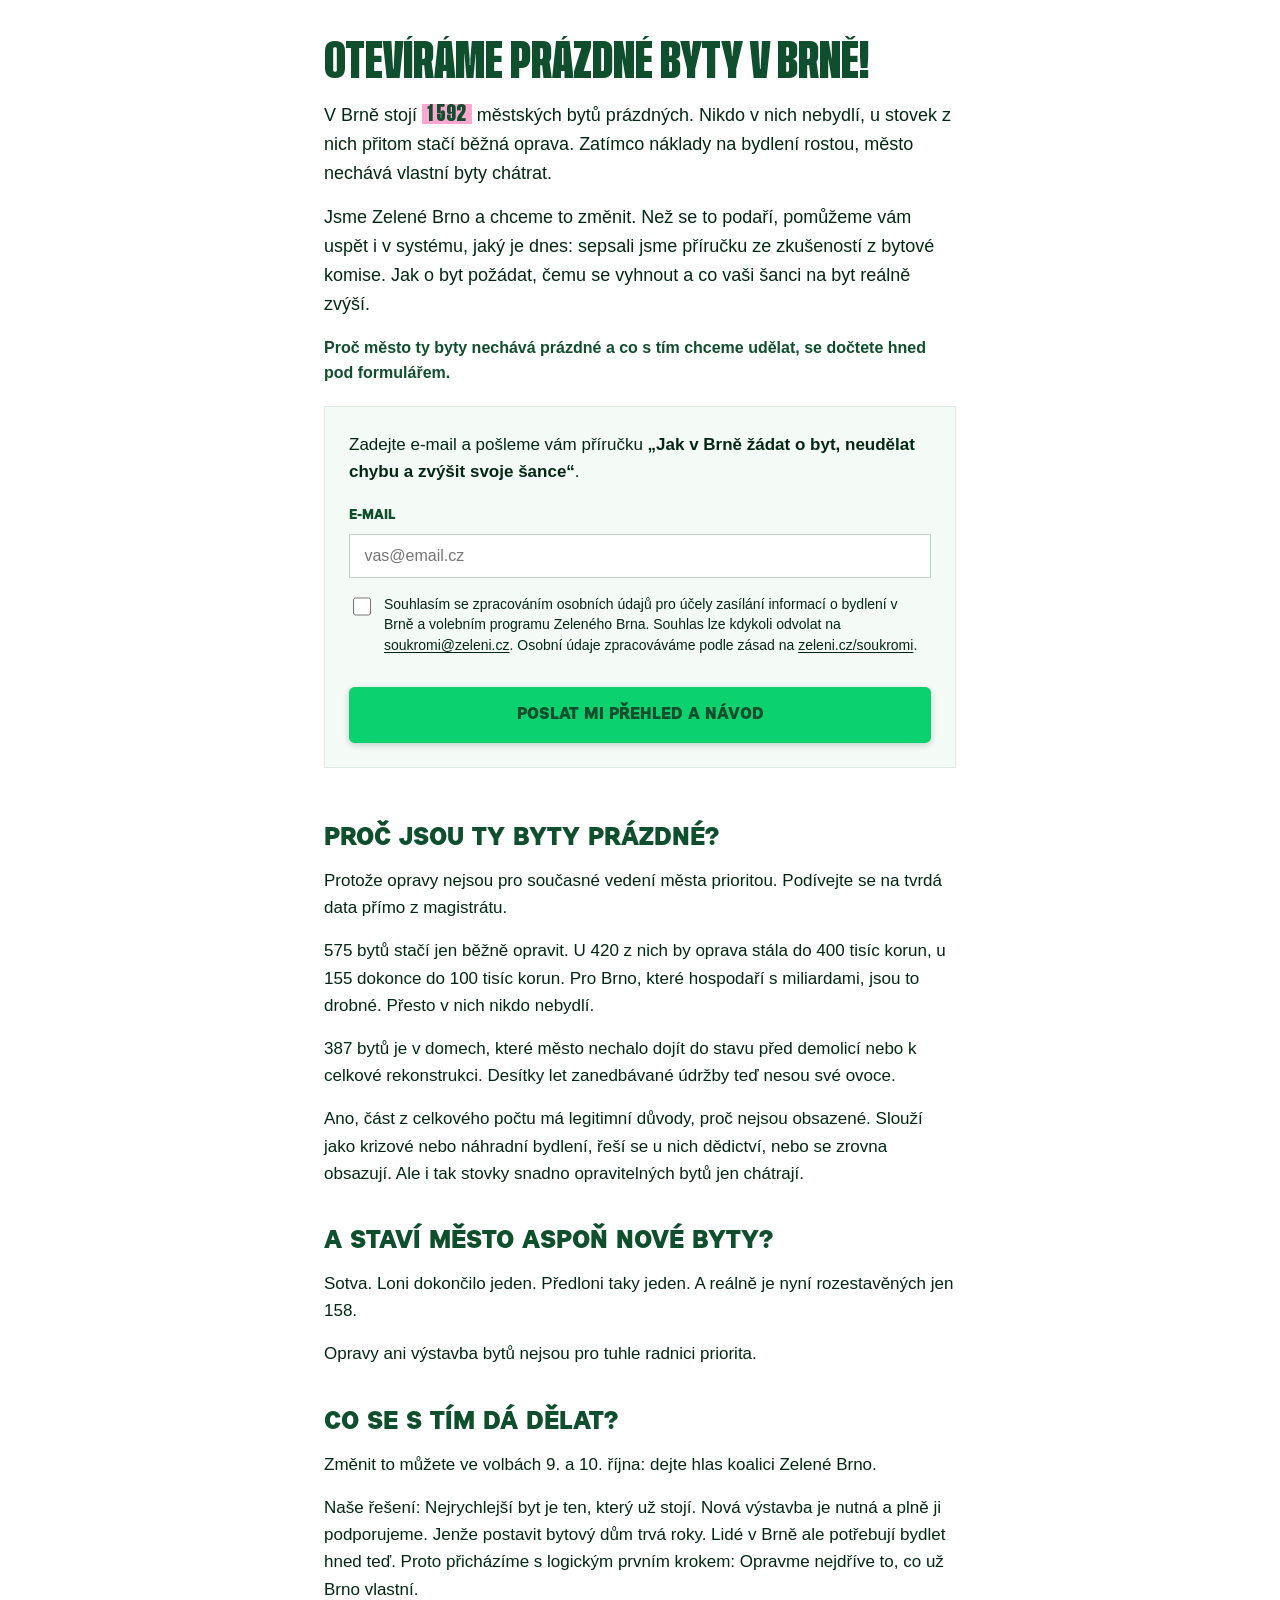
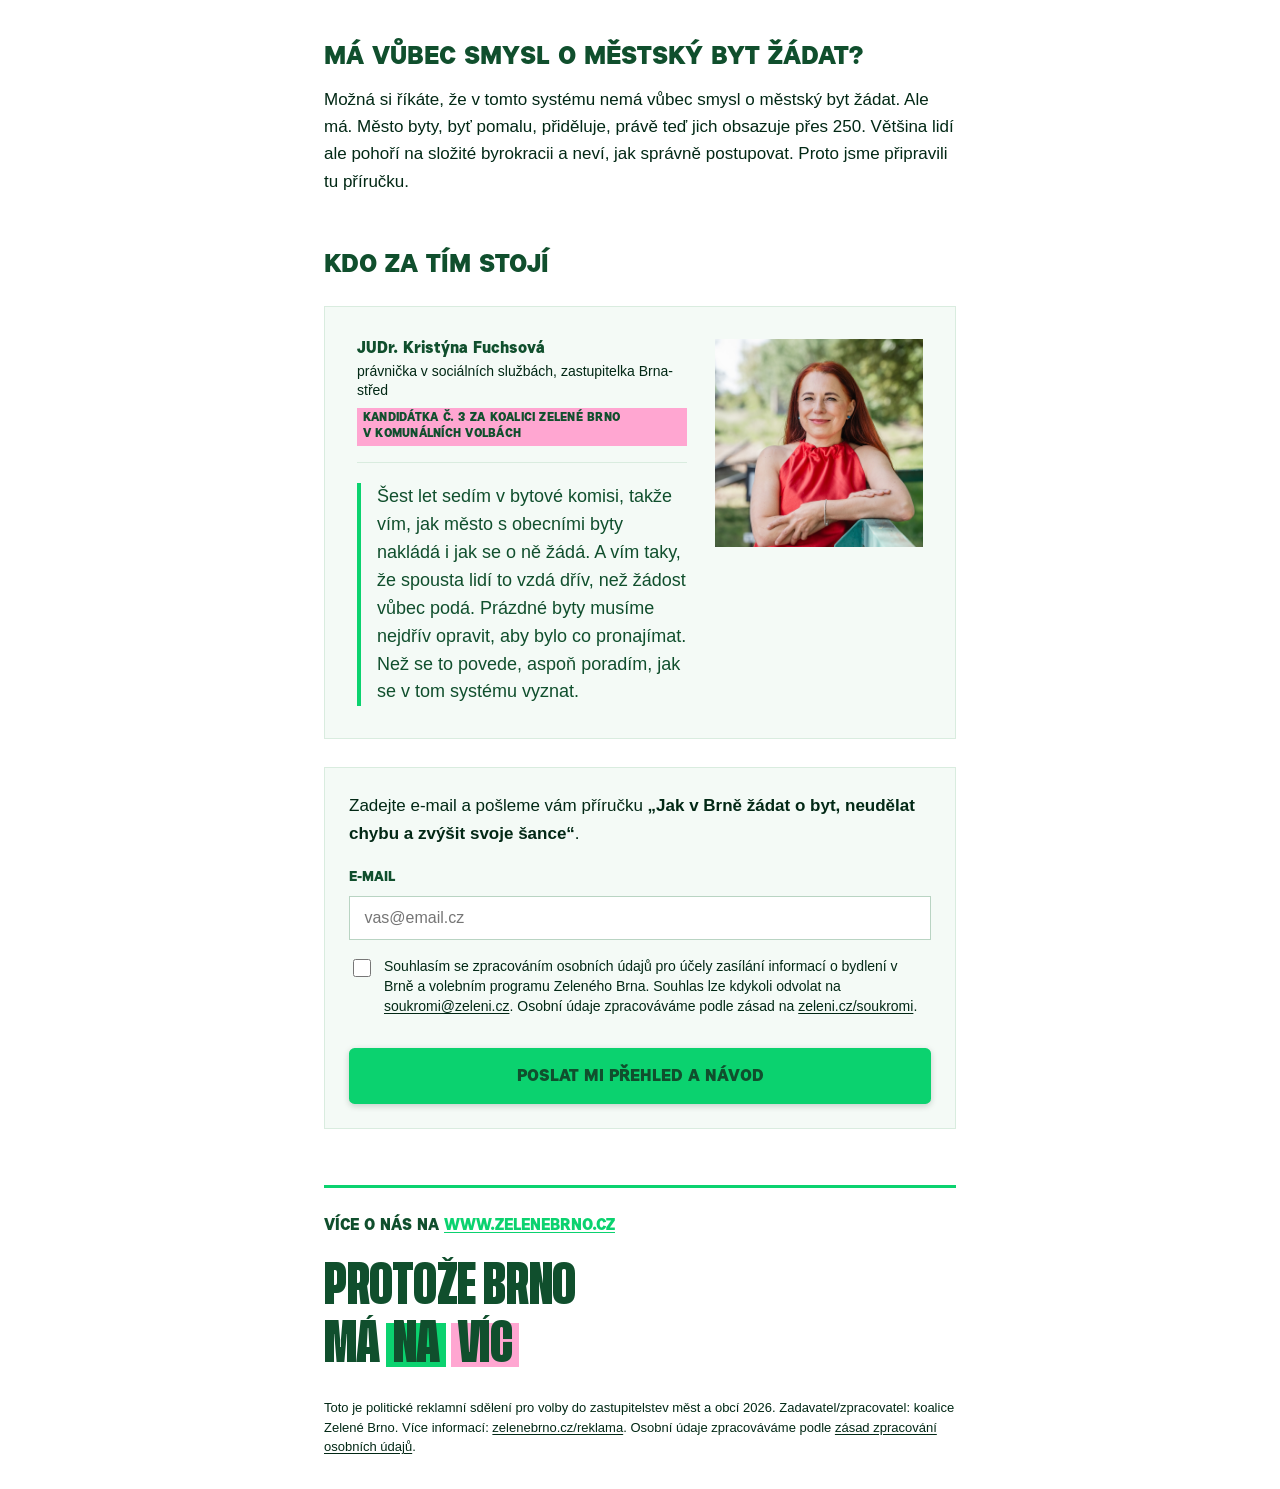
==== index.html @ 797d7966 "Nahradit odrážky ve formuláři názvem příručky První odrážka slibovala přehled volných bytů po městsk" ====
<!doctype html>
<html lang="cs">
<head>
<meta charset="utf-8">
<meta name="viewport" content="width=device-width, initial-scale=1">
<title>Otevíráme prázdné byty v Brně</title>
<meta name="description" content="V Brně stojí 1 592 prázdných městských bytů, ve kterých nikdo nebydlí. Zjistěte proč – a jak požádat o městský byt.">
<link rel="canonical" href="https://www.prazdnebytybrno.cz/">
<meta name="theme-color" content="#0bd26f">

<!-- Open Graph / náhled při sdílení (WhatsApp, Messenger…) -->
<meta property="og:type" content="website">
<meta property="og:locale" content="cs_CZ">
<meta property="og:site_name" content="Zelené Brno">
<meta property="og:url" content="https://www.prazdnebytybrno.cz/">
<meta property="og:title" content="Otevíráme prázdné byty v Brně">
<meta property="og:description" content="V Brně stojí 1 592 prázdných městských bytů, ve kterých nikdo nebydlí. Zjistěte proč – a jak požádat o městský byt.">
<meta property="og:image" content="https://www.prazdnebytybrno.cz/images/og-image.png">
<meta property="og:image:width" content="1200">
<meta property="og:image:height" content="630">
<meta property="og:image:alt" content="Brno má 1 592 prázdných městských bytů. Proč? Dozvíte se na prazdnebytybrno.cz">
<meta name="twitter:card" content="summary_large_image">

<!-- Favicon: motiv klíče, viz zadání sekce 6 -->
<link rel="icon" type="image/svg+xml" href="favicon.svg">
<link rel="icon" type="image/png" sizes="32x32" href="favicon-32.png">
<link rel="apple-touch-icon" sizes="180x180" href="apple-touch-icon.png">

<link rel="preload" href="fonts/TuskerGrotesk-5700Bold.woff2" as="font" type="font/woff2" crossorigin>
<link rel="stylesheet" href="css/style.css?v=2">

<script>
/* Výběr varianty podle utm_source. Musí běžet synchronně v <head>, ještě než
   se vykreslí <body>, jinak by na zlomek sekundy problikla výchozí varianta
   všem (viz zadání sekce 6, "Pravidla výběru varianty"). */
(function () {
  var ALLOWED = ["klic", "plakat", "mhd", "letak", "ig", "fb", "manychat", "share"];
  var value = "default";
  try {
    var raw = new URLSearchParams(window.location.search).get("utm_source") || "";
    var normalized = raw.toLowerCase().trim();
    if (ALLOWED.indexOf(normalized) !== -1) {
      value = normalized;
    }
  } catch (e) {
    /* poškozený query string apod. -> zůstává default */
  }
  document.documentElement.classList.add("variant-" + value);
  window.__pbb = { variant: value };
})();
</script>
</head>
<body>
<noscript>
  <div class="wrap" style="padding-top:2rem">
    <h1>Otevíráme prázdné byty v Brně!</h1>
    <p>V Brně stojí 1 592 městských bytů prázdných. Nikdo v nich nebydlí, u stovek z nich přitom stačí běžná oprava. Zatímco náklady na bydlení rostou, město nechává vlastní byty chátrat.</p>
    <p>Tahle stránka potřebuje pro odeslání e-mailu a zobrazení obsahu zapnutý JavaScript.</p>
  </div>
</noscript>

<main class="wrap">

  <!-- ===== HERO — varianty hlavy ===== -->
  <section class="hero">

    <!-- Default, MHD i leták sdílejí jednu hlavu — liší se jen v měření zdroje. -->
    <div data-variant-block="default">
      <h1>Otevíráme prázdné byty v Brně!</h1>
      <p>V Brně stojí <span class="num-highlight">1&nbsp;592</span> městských bytů prázdných. Nikdo v nich nebydlí, u stovek z nich přitom stačí běžná oprava. Zatímco náklady na bydlení rostou, město nechává vlastní byty chátrat.</p>
      <p>Jsme Zelené Brno a chceme to změnit. Než se to podaří, pomůžeme vám uspět i v systému, jaký je dnes: sepsali jsme příručku ze zkušeností z bytové komise. Jak o byt požádat, čemu se vyhnout a co vaši šanci na byt reálně zvýší.</p>
      <p class="signpost">Proč město ty byty nechává prázdné a co s tím chceme udělat, se dočtete hned pod formulářem.</p>
    </div>

    <div data-variant-block="plakat">
      <h1>Otevíráme prázdné byty v Brně!</h1>
      <p>Proč město nechává <span class="num-highlight">1&nbsp;592</span> svých bytů prázdných, zatímco náklady na bydlení v Brně raketově rostou?</p>
      <p class="signpost">Sháníte v Brně bydlení? Na konci stránky na vás čeká příručka „Jak v Brně žádat o byt, neudělat chybu a zvýšit svoje šance“. <a href="#form-bottom">Pošleme vám ji na e-mail.</a></p>
    </div>

    <div data-variant-block="klic">
      <h1>Otevíráme prázdné byty v Brně!</h1>
      <p>Právě jste našli symbolický klíč od městského bytu, ve kterém nikdo nebydlí. Možná roky. A zdaleka není jediný.</p>

      <p><strong>Tipněte si: kolik prázdných městských bytů je v Brně?</strong></p>
      <div class="quiz-buttons" id="quiz-buttons">
        <button type="button" data-guess="do-500">do 500</button>
        <button type="button" data-guess="kolem-1000">kolem 1 000</button>
        <button type="button" data-guess="pres-1500">přes 1 500</button>
      </div>

      <div class="quiz-answer" id="quiz-answer">
        <p>Je jich <span class="num-highlight">1&nbsp;592</span>. Tolik bytů ve vlastnictví města stojí prázdných, zatímco tisíce lidí v Brně shánějí bydlení za rozumnou cenu.</p>
        <p class="brand-reveal">Jsme Zelené Brno a tenhle problém nás štve stejně jako vás.</p>
        <p>Mimochodem, klíč, který jste našli, funguje jako žeton do vozíků v supermarketech. Nechte si ho jako praktický dárek.</p>
        <p class="signpost">A na konci stránky na vás čeká ještě jeden: příručka „Jak v Brně žádat o byt, neudělat chybu a zvýšit svoje šance“. <a href="#form-bottom">Pošleme vám ji na e-mail.</a></p>
      </div>
    </div>

  </section>

  <!-- ===== Formulář nahoře (jen default/mhd/letak/ig/fb/manychat/share) ===== -->
  <div data-form-top>
    <div class="form-block" data-form-instance="top" id="form-top"></div>
  </div>

  <!-- ===== Společná sekce ===== -->
  <section class="section">
    <h2>Proč jsou ty byty prázdné?</h2>
    <p>Protože opravy nejsou pro současné vedení města prioritou. Podívejte se na tvrdá data přímo z magistrátu.</p>
    <p>575 bytů stačí jen běžně opravit. U 420 z nich by oprava stála do 400 tisíc korun, u 155 dokonce do 100 tisíc korun. Pro Brno, které hospodaří s miliardami, jsou to drobné. Přesto v nich nikdo nebydlí.</p>
    <p>387 bytů je v domech, které město nechalo dojít do stavu před demolicí nebo k celkové rekonstrukci. Desítky let zanedbávané údržby teď nesou své ovoce.</p>
    <p>Ano, část z celkového počtu má legitimní důvody, proč nejsou obsazené. Slouží jako krizové nebo náhradní bydlení, řeší se u nich dědictví, nebo se zrovna obsazují. Ale i tak stovky snadno opravitelných bytů jen chátrají.</p>

    <h2>A staví město aspoň nové byty?</h2>
    <p>Sotva. Loni dokončilo jeden. Předloni taky jeden. A reálně je nyní rozestavěných jen 158.</p>
    <p>Opravy ani výstavba bytů nejsou pro tuhle radnici priorita.</p>

    <h2>Co se s tím dá dělat?</h2>
    <p>Změnit to můžete ve volbách 9. a 10. října: dejte hlas koalici Zelené Brno.</p>
    <p>Naše řešení: Nejrychlejší byt je ten, který už stojí. Nová výstavba je nutná a plně ji podporujeme. Jenže postavit bytový dům trvá roky. Lidé v Brně ale potřebují bydlet hned teď. Proto přicházíme s logickým prvním krokem: Opravme nejdříve to, co už Brno vlastní.</p>

    <h2>Má vůbec smysl o městský byt žádat?</h2>
    <p>Možná si říkáte, že v tomto systému nemá vůbec smysl o městský byt žádat. Ale má. Město byty, byť pomalu, přiděluje, právě teď jich obsazuje přes 250. Většina lidí ale pohoří na složité byrokracii a neví, jak správně postupovat. Proto jsme připravili tu příručku.</p>
  </section>

  <!-- ===== Kdo za tím stojí ===== -->
  <section class="section">
    <h2>Kdo za tím stojí</h2>
    <figure class="author-card">
      <img class="author-photo" src="images/kristyna-fuchsova.jpg" width="916" height="915" alt="JUDr. Kristýna Fuchsová">
      <div class="author-body">
        <figcaption class="author-caption">
          <cite class="author-name">JUDr. Kristýna Fuchsová</cite>
          <span class="author-role">právnička v sociálních službách, zastupitelka Brna-střed</span>
          <span class="author-candidate">kandidátka č.&nbsp;3 za koalici Zelené Brno v&nbsp;komunálních volbách</span>
        </figcaption>
        <blockquote class="author-quote">
          <p>Šest let sedím v bytové komisi, takže vím, jak město s obecními byty nakládá i jak se o ně žádá. A vím taky, že spousta lidí to vzdá dřív, než žádost vůbec podá. Prázdné byty musíme nejdřív opravit, aby bylo co pronajímat. Než se to povede, aspoň poradím, jak se v tom systému vyznat.</p>
        </blockquote>
      </div>
    </figure>
  </section>

  <!-- ===== Formulář dole (vždy) ===== -->
  <div class="form-block" data-form-instance="bottom" id="form-bottom"></div>

  <!-- ===== Patička ===== -->
  <footer class="refrain-bar">
    <p class="footer-links">
      Více o nás na <a href="https://zelenebrno.cz/">www.zelenebrno.cz</a>
    </p>

    <div class="refrain" role="img" aria-label="Protože Brno má na víc">
      <span class="refrain-line">PROTOŽE BRNO</span>
      <span class="refrain-line"><span class="refrain-word">MÁ</span><span class="plate plate--green">NA</span><span class="plate plate--pink">VÍC</span></span>
    </div>
    <!-- TODO: nahradit finální vektorovou grafikou refrénu od grafika (v křivkách), viz zadání sekce 5.
         Zatím je refrén sázen živým textem ve stejném fontu jako vizuální náhrada. -->

    <p class="legal-text">
      Toto je politické reklamní sdělení pro volby do zastupitelstev měst a obcí 2026. Zadavatel/zpracovatel: koalice Zelené Brno. Více informací: <a href="https://zelenebrno.cz/reklama/">zelenebrno.cz/reklama</a>. Osobní údaje zpracováváme podle <a href="https://zeleni.cz/soukromi">zásad zpracování osobních údajů</a>.
    </p>
  </footer>

</main>

<!-- Šablona formuláře: shared komponenta, klonuje se do #form-top a #form-bottom, viz js/script.js -->
<template id="form-template">
  <div class="form-body">
    <p>Zadejte e-mail a pošleme vám příručku <strong>„Jak v Brně žádat o byt, neudělat chybu a zvýšit svoje šance“</strong>.</p>
    <form novalidate>
      <div class="hp-field" aria-hidden="true">
        <label>Nevyplňujte, pokud jste člověk
          <input type="text" name="website" data-field="website" tabindex="-1" autocomplete="off">
        </label>
      </div>

      <div class="form-row">
        <label>E-mail
          <input type="email" name="email" data-field="email" required autocomplete="email" placeholder="vas@email.cz">
        </label>
        <div class="field-error" data-role="email-error">Zadejte prosím platný e-mail.</div>
      </div>

      <label class="consent-row">
        <input type="checkbox" name="consent" data-field="consent">
        <span class="consent-text">Souhlasím se zpracováním osobních údajů pro účely zasílání informací o bydlení v Brně a volebním programu Zeleného Brna. Souhlas lze kdykoli odvolat na <a href="mailto:soukromi@zeleni.cz">soukromi@zeleni.cz</a>. Osobní údaje zpracováváme podle zásad na <a href="https://zeleni.cz/soukromi">zeleni.cz/soukromi</a>.</span>
      </label>
      <div class="field-error" data-role="consent-error">Pro odeslání je potřeba zaškrtnout souhlas se zpracováním osobních údajů.</div>

      <div class="form-message" data-role="form-message">Nepodařilo se to uložit, zkuste to prosím znovu.</div>
      <button type="submit" class="btn-submit" data-role="submit">Poslat mi přehled a návod</button>
    </form>
  </div>

  <div class="form-confirmation" data-role="confirmation-top">
    <p>Hotovo, příručku máte ve schránce. Než ji otevřete, přečtěte si, proč v Brně stojí 1&nbsp;592 bytů prázdných.</p>
  </div>

  <div class="form-confirmation" data-role="confirmation-bottom">
    <!-- Když člověk odeslal nahoře, potvrzení už četl a tady by se opakovalo.
         Skryje se, viz .is-druhotne v js/script.js. -->
    <p data-role="hotovo">Hotovo, příručku máte ve schránce.</p>
    <p>Pošlete tuhle stránku někomu, kdo v Brně řeší bydlení.</p>
    <div class="share-buttons" data-role="share-buttons">
      <button type="button" data-share="primary">Sdílet</button>
    </div>
  </div>
</template>

<script src="js/script.js" defer></script>
<!-- Umami Cloud, bezplatný tarif — bez cookies, viz zadání sekce 7 "Měření návštěvnosti". -->
<script defer src="https://cloud.umami.is/script.js" data-website-id="62a01224-ac96-45a6-869b-b391063c22ae"></script>
</body>
</html>
---- css/style.css ----
/* Zelené Brno — Otevíráme prázdné byty v Brně
   Barvy a fonty dle grafického manuálu Zelené Brno 2026 (viz zadani-prazdne-byty-brno.md, sekce 5) */

@font-face {
  font-family: "Tusker Grotesk";
  src:
    url("../fonts/TuskerGrotesk-5700Bold.woff2") format("woff2"),
    url("../fonts/TuskerGrotesk-5700Bold.woff") format("woff");
  font-weight: 700;
  font-style: normal;
  font-display: swap;
}

@font-face {
  font-family: "Urban Grotesk Black";
  src: url("../fonts/Urban-Grotesk-Black.otf") format("opentype");
  font-weight: 900;
  font-style: normal;
  font-display: swap;
}

:root {
  --color-bg: #ffffff;
  --color-headline: #104f2d;
  --color-text: #022815;
  --color-accent: #0bd26f;
  --color-highlight: #ffa6d1;
  --color-error: #b3001b;
  --font-display: "Tusker Grotesk", "Arial Narrow", sans-serif;
  --font-label: "Urban Grotesk Black", "Arial Black", sans-serif;
  --font-body:
    -apple-system, BlinkMacSystemFont, "Segoe UI", Roboto, "Helvetica Neue",
    Arial, sans-serif;
  --content-width: 42rem;
}

* {
  box-sizing: border-box;
}

@media (prefers-reduced-motion: reduce) {
  * {
    transition: none !important;
  }
}

html,
body {
  margin: 0;
  padding: 0;
}

body {
  background: var(--color-bg);
  color: var(--color-text);
  font-family: var(--font-body);
  font-size: 1.0625rem;
  line-height: 1.6;
  -webkit-font-smoothing: antialiased;
}

img {
  max-width: 100%;
  display: block;
}

a {
  color: var(--color-accent);
  text-decoration: underline;
  text-underline-offset: 0.15em;
}

a:hover {
  text-decoration-thickness: 2px;
}

.wrap {
  max-width: var(--content-width);
  margin: 0 auto;
  padding: 0 1.25rem;
}

/* --- Nadpisy --- */

h1,
.h1 {
  font-family: var(--font-display);
  font-weight: 700;
  color: var(--color-headline);
  font-size: clamp(1.5rem, 4.6vw, 2.5rem);
  line-height: 1.1;
  text-transform: uppercase;
  text-wrap: balance;
  margin: 0 0 1rem;
}

h2,
.h2 {
  font-family: var(--font-label);
  font-weight: 900;
  color: var(--color-headline);
  font-size: clamp(1.25rem, 4vw, 1.625rem);
  line-height: 1.2;
  text-transform: uppercase;
  margin: 2.5rem 0 0.75rem;
}

/* První nadpis v sekci nepotřebuje vlastní horní mezeru — sčítala by se
   s odsazením sekce a vznikla by zbytečně velká díra. */
.section > h2:first-child {
  margin-top: 0;
}

p {
  margin: 0 0 1rem;
}

/* Číslo 1 592: Tusker Grotesk + růžová plocha jako zvýraznění pod tmavým textem */
.num-highlight {
  font-family: var(--font-display);
  font-weight: 700;
  color: var(--color-headline);
  background: var(--color-highlight);
  padding: 0.05em 0.3em;
  white-space: nowrap;
}

/* --- Hero (hlava nad ohybem) --- */

.hero {
  padding: 2.5rem 0 0.5rem;
}

.hero p {
  font-size: 1.125rem;
}

/* Rozcestník: ohlásí dopředu, co čtenáře čeká dál. U variant s formulářem
   nahoře upozorní, že argumentace pokračuje pod ním; u plakátu a klíče
   naopak upoutá na příručku na konci stránky, kam by jinak nikdo nedošel. */
.hero p.signpost {
  font-size: 1rem;
  color: var(--color-headline);
  font-weight: 600;
  margin-bottom: 0;
}

.hero p.signpost a {
  color: var(--color-headline);
}

/* Skrýt varianty hlavy dokud JS nerozhodne, aby nedošlo k probliknutí špatné varianty */
[data-variant-block] {
  display: none;
}

html.variant-default [data-variant-block~="default"],
html.variant-ig [data-variant-block~="default"],
html.variant-fb [data-variant-block~="default"],
html.variant-manychat [data-variant-block~="default"],
html.variant-share [data-variant-block~="default"],
html.variant-mhd [data-variant-block~="default"],
html.variant-letak [data-variant-block~="default"],
html.variant-plakat [data-variant-block~="plakat"],
html.variant-klic [data-variant-block~="klic"] {
  display: block;
}

/* Formulář nahoře jen u variant default-like a mhd/letak, ne u plakátu a klíče */
[data-form-top] {
  display: none;
}

html.variant-default [data-form-top],
html.variant-ig [data-form-top],
html.variant-fb [data-form-top],
html.variant-manychat [data-form-top],
html.variant-share [data-form-top],
html.variant-mhd [data-form-top],
html.variant-letak [data-form-top] {
  display: block;
}

/* Dokud JS nerozhodl o variantě (žádná html.variant-* třída), nic z hero neukazuj,
   aby default varianta nenaskočila na půl sekundy všem */
html:not([class*="variant-"]) [data-variant-block],
html:not([class*="variant-"]) [data-form-top] {
  display: none !important;
}

/* --- Kvíz (varianta klíč) --- */

.quiz-buttons {
  display: flex;
  flex-wrap: wrap;
  gap: 0.75rem;
  margin: 1.25rem 0 1.5rem;
}

.quiz-buttons button {
  flex: 1 1 8rem;
  min-height: 3.25rem;
  font-family: var(--font-label);
  font-weight: 900;
  text-transform: uppercase;
  font-size: 1rem;
  text-align: center;
  background: var(--color-accent);
  color: var(--color-headline);
  border: 2px solid var(--color-accent);
  border-radius: 0.35rem;
  padding: 0.8em 1.2em;
  cursor: pointer;
  box-shadow: 0 2px 5px rgba(2, 40, 21, 0.18);
  transition:
    transform 0.12s ease,
    box-shadow 0.12s ease,
    background 0.12s ease;
}

.quiz-buttons button:hover,
.quiz-buttons button:focus-visible {
  background: var(--color-headline);
  border-color: var(--color-headline);
  color: #fff;
  box-shadow: 0 4px 10px rgba(2, 40, 21, 0.25);
  transform: translateY(-1px);
}

.quiz-buttons button:active {
  box-shadow: 0 1px 2px rgba(2, 40, 21, 0.2);
  transform: translateY(1px);
}

.quiz-answer {
  display: none;
}

.quiz-answer.is-visible {
  display: block;
}

/* Okamžik odhalení značky — klíč ji podle zadání (sekce 4) záměrně nenese,
   prozradí se až tady. Proto stojí samostatně, ne na konci odstavce. */
.brand-reveal {
  font-family: var(--font-label);
  font-weight: 900;
  font-size: 1.125rem;
  line-height: 1.35;
  color: var(--color-headline);
  margin-top: 1.25rem;
  padding-left: 1rem;
  border-left: 4px solid var(--color-accent);
}

/* --- Sekce --- */

.section {
  padding: 1.5rem 0 1rem;
}


/* --- Kdo za tím stojí --- */

.author-card {
  display: flex;
  flex-direction: column;
  gap: 1.5rem;
  margin: 1.5rem 0 0;
  padding: 1.75rem;
  background: #f4faf6;
  border: 1px solid #d9ecdf;
}

.author-photo {
  width: 100%;
  max-width: 15rem;
  aspect-ratio: 1;
  height: auto;
  align-self: center;
  object-fit: cover;
  object-position: center top;
}

.author-body {
  min-width: 0;
}

.author-quote {
  margin: 0;
  padding: 0 0 0 1rem;
  border-left: 4px solid var(--color-accent);
}

.author-quote p {
  margin: 0;
  font-size: 1.0625rem;
  line-height: 1.55;
  color: var(--color-headline);
}

.author-caption {
  margin-bottom: 1.25rem;
  padding-bottom: 1rem;
  border-bottom: 1px solid #d9ecdf;
}

.author-name {
  display: block;
  font-family: var(--font-label);
  font-weight: 900;
  font-style: normal;
  font-size: 1rem;
  line-height: 1.25;
  color: var(--color-headline);
}

.author-role {
  display: block;
  font-size: 0.875rem;
  line-height: 1.35;
  margin-top: 0.2rem;
  color: var(--color-text);
}

.author-candidate {
  display: inline-block;
  font-family: var(--font-label);
  font-weight: 900;
  text-transform: uppercase;
  font-size: 0.75rem;
  line-height: 1.3;
  letter-spacing: 0.02em;
  margin-top: 0.5rem;
  padding: 0.3em 0.5em;
  background: var(--color-highlight);
  color: var(--color-headline);
}

@media (min-width: 40rem) {
  /* Fotka vpravo, text vlevo. Ve zdrojovém kódu zůstává fotka první, aby ji
     odečítač obrazovky i mobilní rozvržení bralo jako úvod bloku. */
  .author-card {
    flex-direction: row-reverse;
    align-items: flex-start;
    gap: 1.75rem;
    padding: 2rem;
  }

  .author-photo {
    width: 13rem;
    max-width: none;
    flex-shrink: 0;
    align-self: flex-start;
  }

  .author-quote p {
    font-size: 1.125rem;
  }
}

/* --- Formulář --- */

.form-block {
  background: #f4faf6;
  border: 1px solid #d9ecdf;
  padding: 1.5rem;
  margin: 0.75rem 0 2rem;
}

.form-block > .form-body > p:first-child {
  margin-bottom: 1.25rem;
}

.form-row {
  margin-bottom: 1rem;
}

.form-row label {
  display: block;
  font-family: var(--font-label);
  font-weight: 900;
  font-size: 0.875rem;
  text-transform: uppercase;
  color: var(--color-headline);
  margin-bottom: 0.4rem;
}

.form-row input[type="email"] {
  display: block;
  width: 100%;
  font-size: 1rem;
  font-family: var(--font-body);
  font-weight: 400;
  text-transform: none;
  margin-top: 0.4rem;
  padding: 0.75em 0.9em;
  border: 1.5px solid #b9d4c3;
  background: #fff;
  color: var(--color-text);
}

.form-row input[type="email"]:focus {
  outline: 2px solid var(--color-accent);
  outline-offset: 1px;
}

.field-error {
  color: var(--color-error);
  font-size: 0.875rem;
  margin-top: 0.4rem;
  display: none;
}

.field-error.is-visible {
  display: block;
}

.consent-row {
  display: flex;
  align-items: flex-start;
  gap: 0.6rem;
  margin-bottom: 0.5rem;
  cursor: pointer;
}

.consent-row input[type="checkbox"] {
  width: 1.15rem;
  height: 1.15rem;
  margin-top: 0.2rem;
  accent-color: var(--color-accent);
  flex-shrink: 0;
}

.consent-row .consent-text {
  font-size: 0.875rem;
  line-height: 1.45;
  font-weight: 400;
}

.consent-row .consent-text a {
  color: inherit;
  text-decoration: underline;
}

/* Honeypot: skryté pole, mimo obrazovku, nikoli display:none (aby ho nešlo takto odhalit boty čtením computed style) */
.hp-field {
  position: absolute;
  left: -9999px;
  top: -9999px;
  width: 1px;
  height: 1px;
  overflow: hidden;
}

.btn-submit {
  width: 100%;
  min-height: 3.5rem;
  margin-top: 1.5rem;
  font-family: var(--font-label);
  font-weight: 900;
  text-transform: uppercase;
  font-size: 1.0625rem;
  text-align: center;
  background: var(--color-accent);
  color: var(--color-headline);
  border: 2px solid var(--color-accent);
  border-radius: 0.35rem;
  padding: 0.9em 1.2em;
  cursor: pointer;
  box-shadow: 0 2px 6px rgba(2, 40, 21, 0.2);
  transition:
    transform 0.12s ease,
    box-shadow 0.12s ease,
    background 0.12s ease;
}

.btn-submit:hover:not(:disabled),
.btn-submit:focus-visible:not(:disabled) {
  background: var(--color-headline);
  border-color: var(--color-headline);
  color: #fff;
  box-shadow: 0 4px 12px rgba(2, 40, 21, 0.28);
  transform: translateY(-1px);
}

.btn-submit:active:not(:disabled) {
  box-shadow: 0 1px 2px rgba(2, 40, 21, 0.2);
  transform: translateY(1px);
}

.btn-submit:disabled {
  opacity: 0.7;
  cursor: default;
  box-shadow: none;
}

.form-message {
  color: var(--color-error);
  font-size: 0.9375rem;
  margin: 0.75rem 0;
  display: none;
}

.form-message.is-visible {
  display: block;
}

.form-confirmation {
  display: none;
}

.form-confirmation p {
  font-size: 1.0625rem;
}

.form-block.is-confirmed .form-body {
  display: none;
}

.form-block.is-confirmed .form-confirmation {
  display: block;
}

/* Blok, který člověk neodeslal — potvrzení "Hotovo" už četl u toho druhého */
.form-block.is-druhotne [data-role="hotovo"] {
  display: none;
}

/* --- Sdílení (jen dolní potvrzení) --- */

.share-buttons {
  display: flex;
  flex-wrap: wrap;
  gap: 0.6rem;
  margin-top: 1.25rem;
}

.share-buttons button {
  flex: 1 1 10rem;
  min-height: 3.25rem;
  font-family: var(--font-label);
  font-weight: 900;
  font-size: 1rem;
  text-transform: uppercase;
  text-align: center;
  background: var(--color-accent);
  color: var(--color-headline);
  border: 2px solid var(--color-accent);
  border-radius: 0.35rem;
  padding: 0.8em 1.2em;
  cursor: pointer;
  box-shadow: 0 2px 5px rgba(2, 40, 21, 0.18);
  transition:
    transform 0.12s ease,
    box-shadow 0.12s ease,
    background 0.12s ease;
}

.share-buttons button:hover,
.share-buttons button:focus-visible {
  background: var(--color-headline);
  border-color: var(--color-headline);
  color: #fff;
  box-shadow: 0 4px 10px rgba(2, 40, 21, 0.25);
  transform: translateY(-1px);
}

.share-buttons button:active {
  box-shadow: 0 1px 2px rgba(2, 40, 21, 0.2);
  transform: translateY(1px);
}

/* --- Refrén (spodní lišta) --- */

.refrain-bar {
  margin-top: 3.5rem;
  padding: 1.75rem 0 2rem;
  border-top: 3px solid var(--color-accent);
}

/* Refrén kampaně. Zadání (sekce 5) ho předepisuje jako hotový grafický prvek
   v křivkách — tohle je jeho dočasná rekonstrukce v HTML, dokud nedorazí
   finální SVG od grafika. Pak se celý blok nahradí za <img src="images/refren.svg">. */
.refrain {
  font-family: var(--font-display);
  font-weight: 700;
  text-transform: uppercase;
  font-size: clamp(1.75rem, 7vw, 2.75rem);
  /* Plochy pod NA a VÍC jsou inline pozadí, jejich výška se řídí metrikou
     fontu, ne řádkem. Line-height proto musí nechat mezi řádky dost místa,
     aby se plochy nedotýkaly. */
  line-height: 1.32;
  letter-spacing: -0.01em;
  color: var(--color-headline);
  margin-bottom: 1.5rem;
}

.refrain-line {
  display: block;
  white-space: nowrap;
}

.refrain-word {
  margin-right: 0.16em;
}

.refrain .plate {
  padding: 0 0.16em;
  margin-right: 0.1em;
  color: var(--color-headline);
}

.refrain .plate:last-child {
  margin-right: 0;
}

.refrain .plate--green {
  background: var(--color-accent);
}

.refrain .plate--pink {
  background: var(--color-highlight);
}

.footer-links {
  font-family: var(--font-label);
  font-weight: 900;
  text-transform: uppercase;
  font-size: 1rem;
  line-height: 1.35;
  color: var(--color-headline);
  margin: 0 0 1.25rem;
}

.legal-text {
  font-size: 0.8125rem;
  color: var(--color-text);
  line-height: 1.5;
  margin: 0;
}

/* Legal text musí být čitelný a odkazy proklikávací (viz zadání sekce 6),
   proto zůstávají podtržené v barvě běžného textu, ne v zelené. */
.legal-text a {
  color: var(--color-text);
}
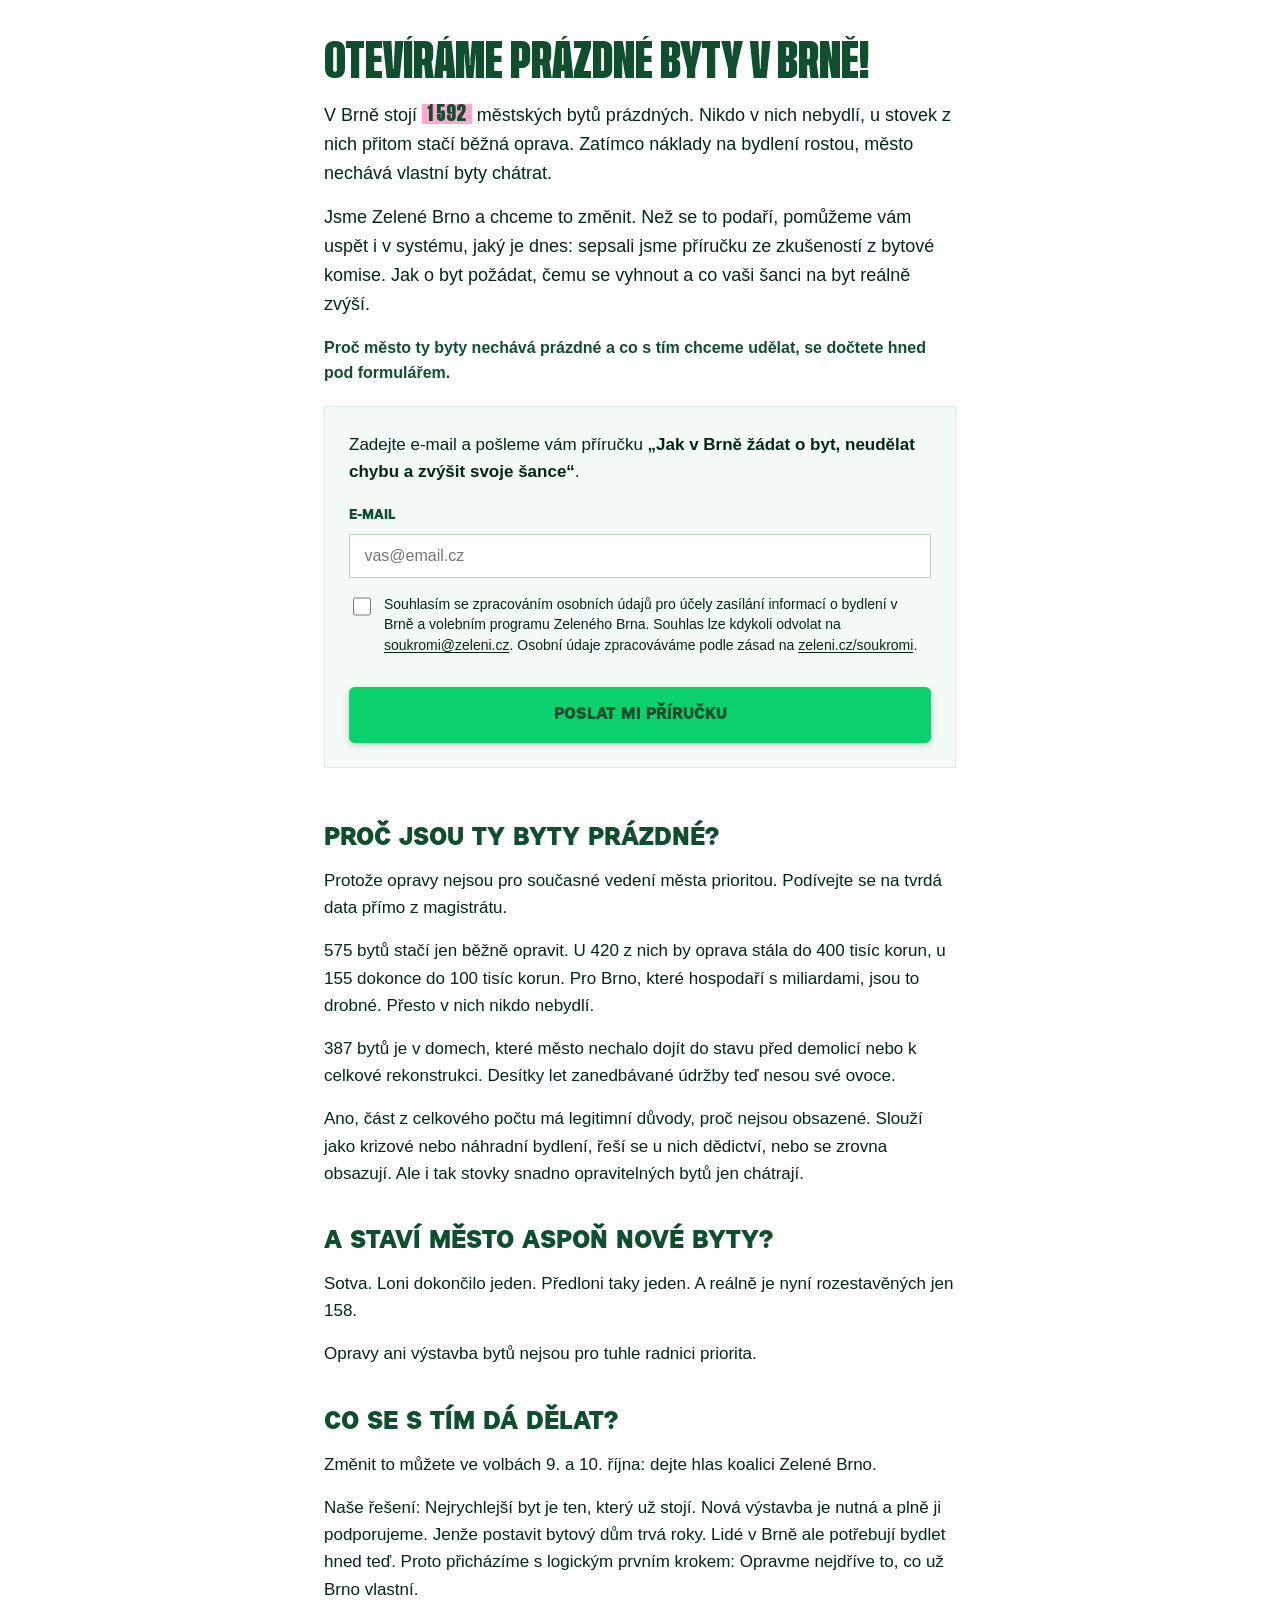
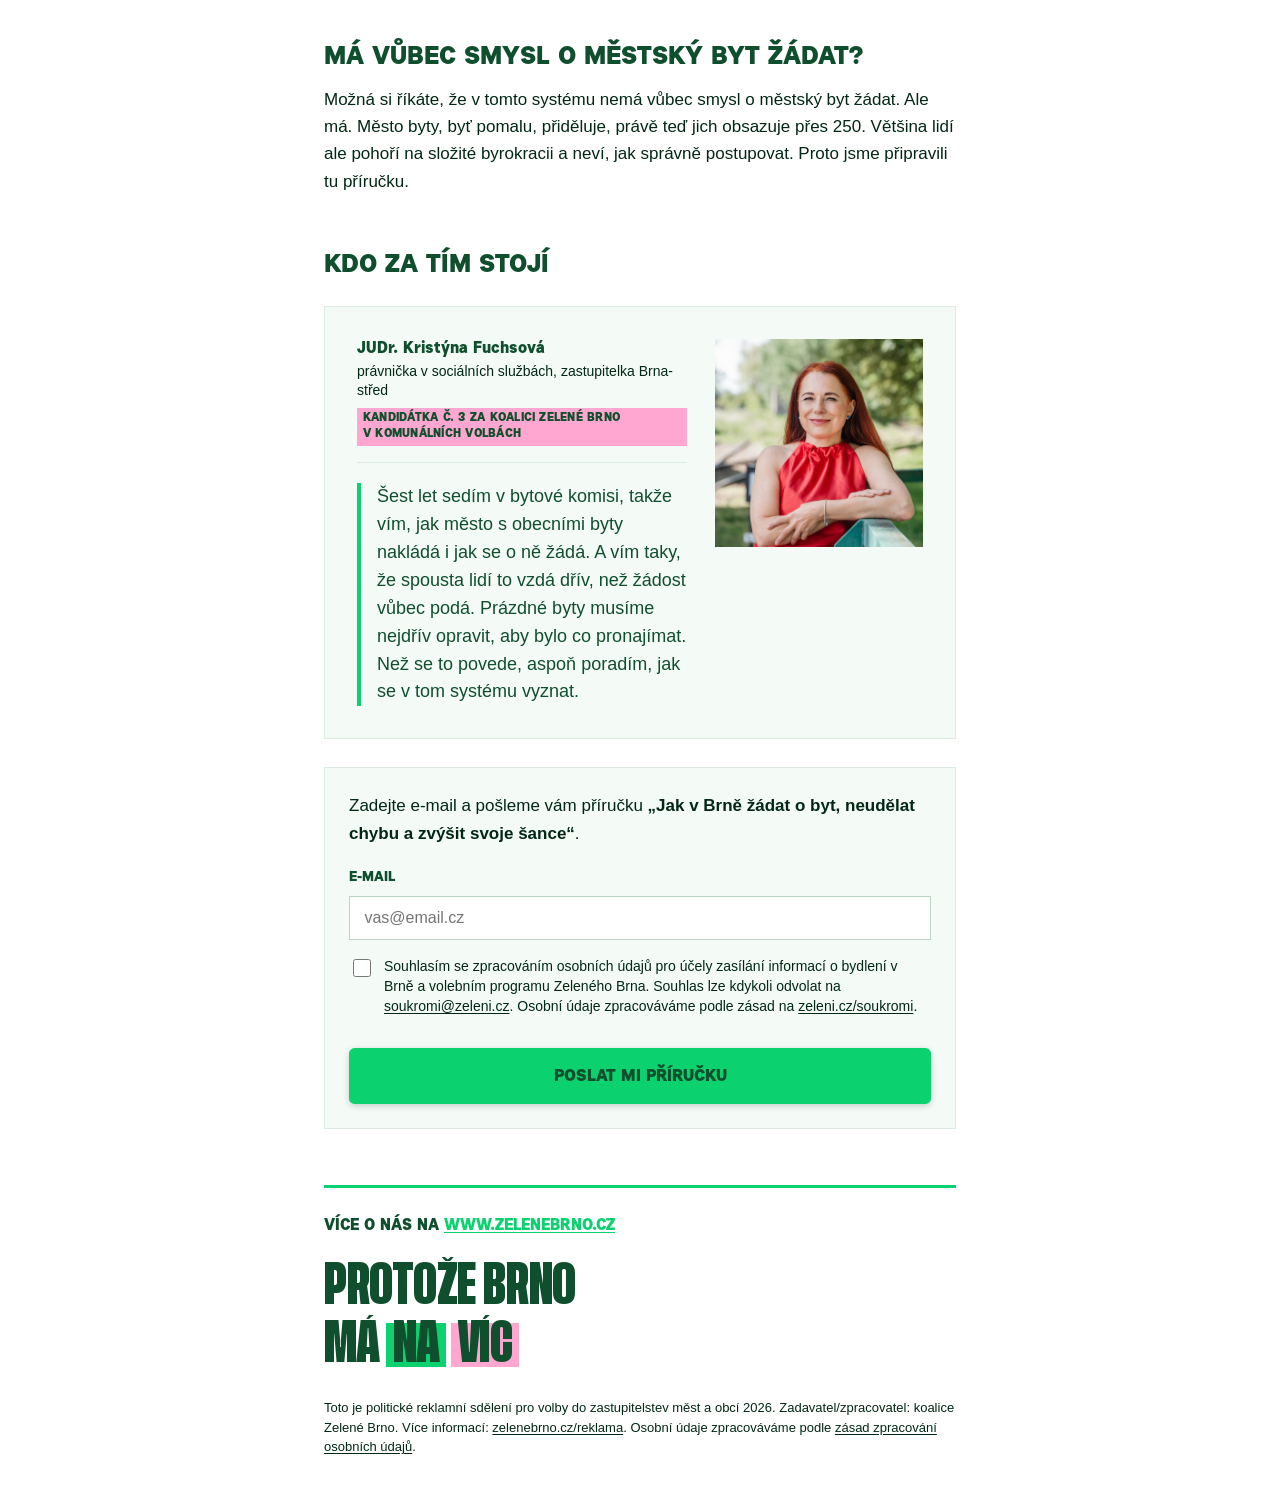
==== commit 795a5011: "Změnit text tlačítka na Poslat mi příručku Co-Authored-By: Claude Opus 5 <noreply@anthropic.com>" ====
--- a/index.html
+++ b/index.html
@@ -190,7 +190,7 @@
       <div class="field-error" data-role="consent-error">Pro odeslání je potřeba zaškrtnout souhlas se zpracováním osobních údajů.</div>
 
       <div class="form-message" data-role="form-message">Nepodařilo se to uložit, zkuste to prosím znovu.</div>
-      <button type="submit" class="btn-submit" data-role="submit">Poslat mi přehled a návod</button>
+      <button type="submit" class="btn-submit" data-role="submit">Poslat mi příručku</button>
     </form>
   </div>
 
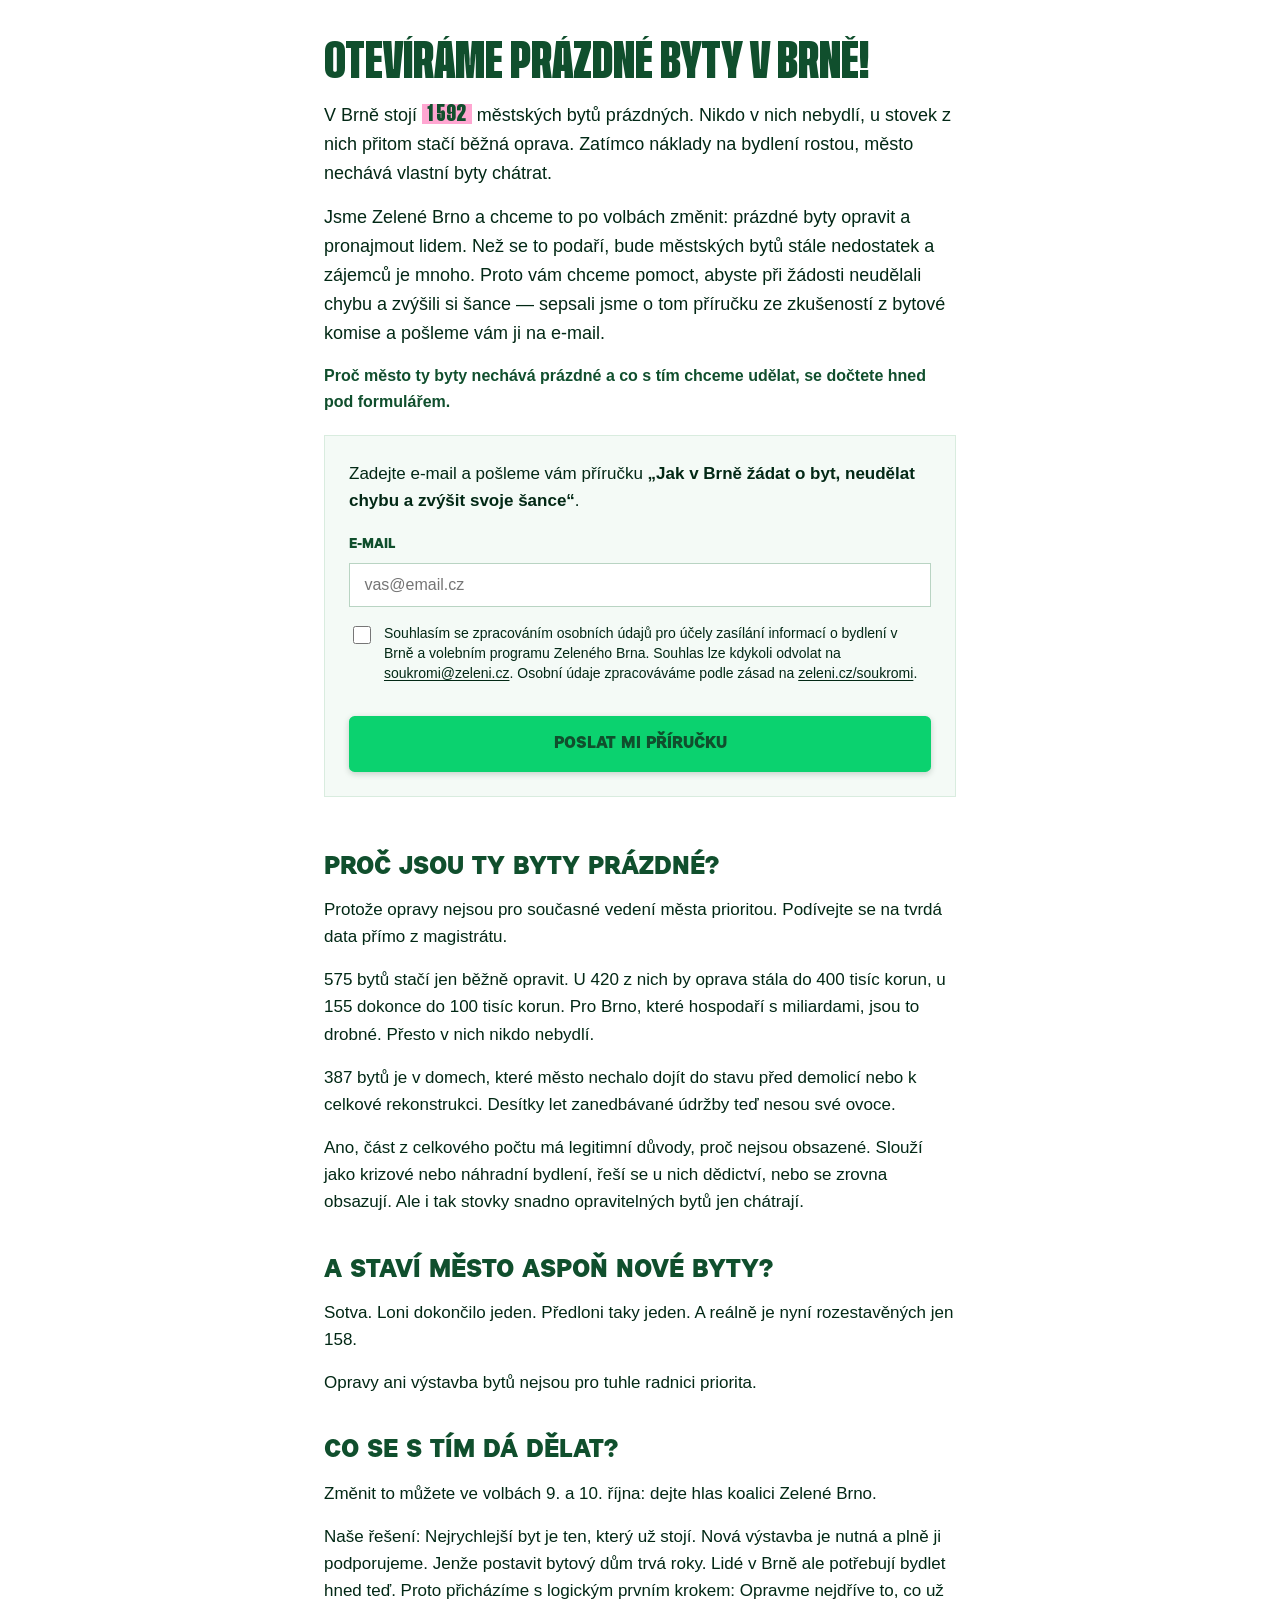
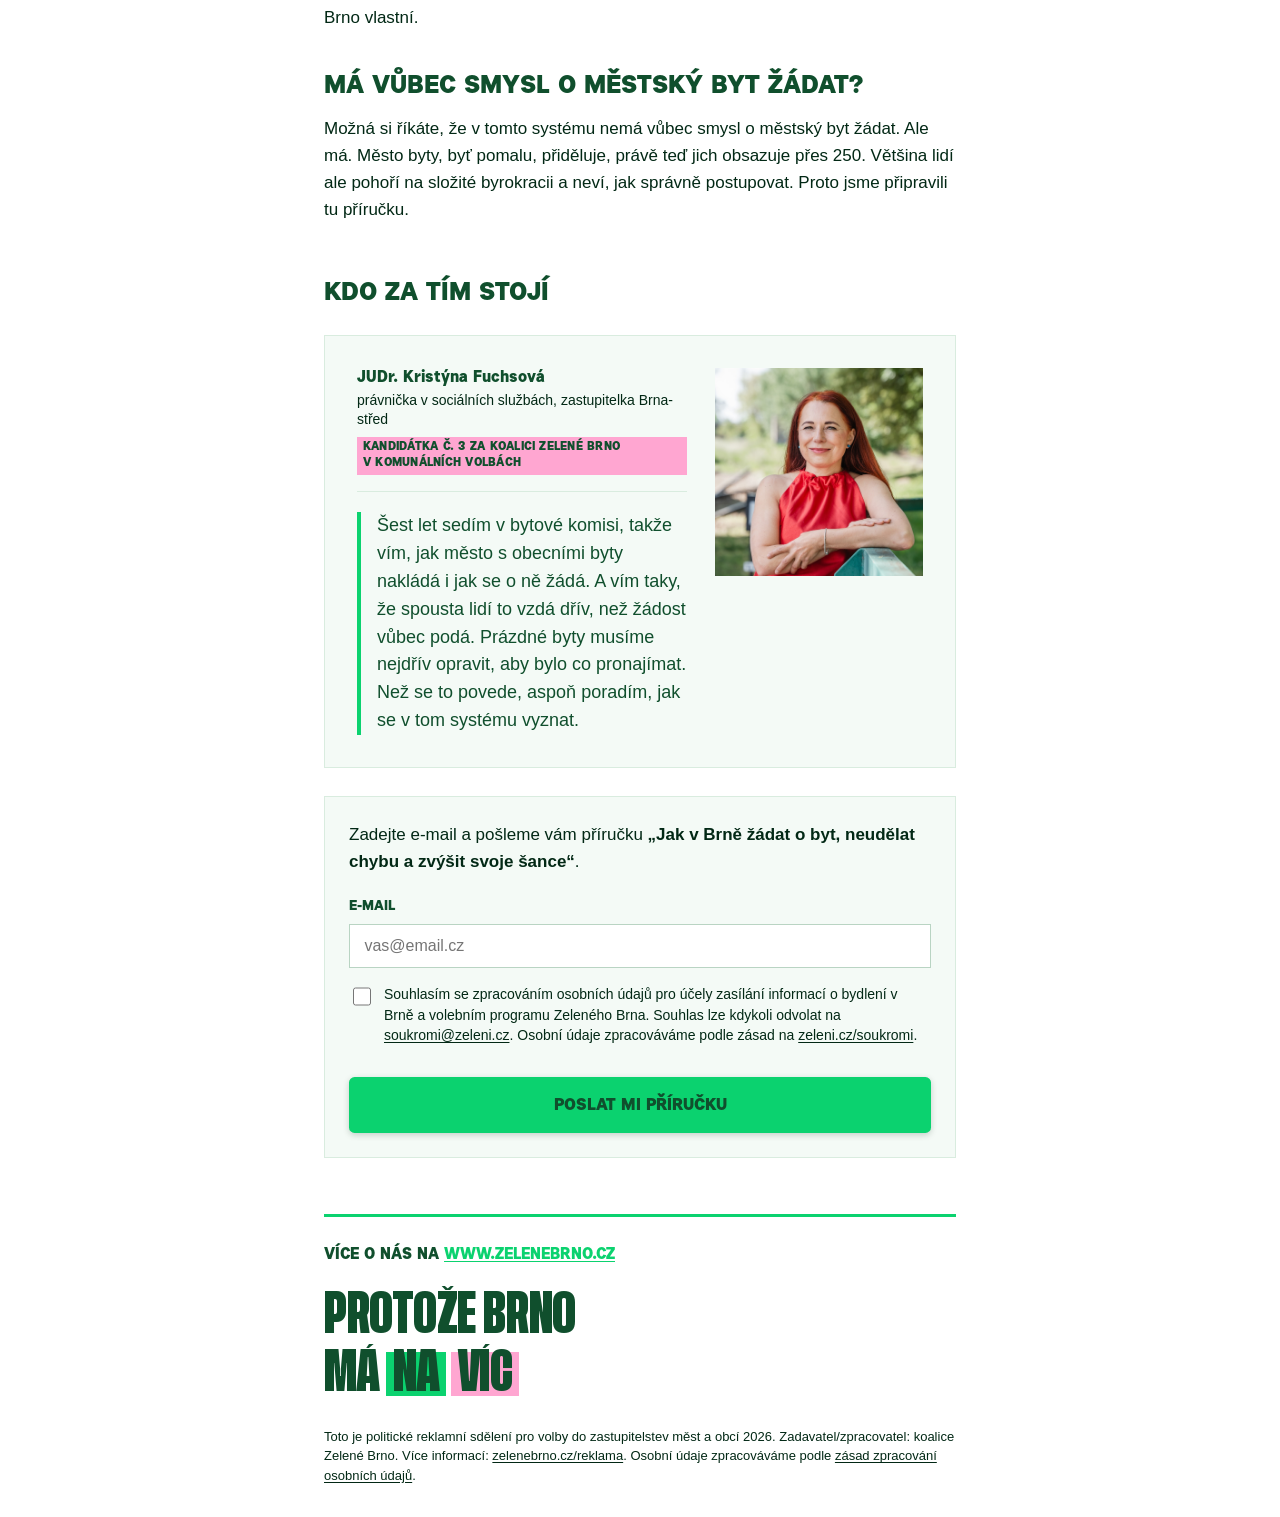
==== commit 56e84b32: "Vysvětlit v perexu vazbu mezi prázdnými byty a příručkou Text skákal od prázdných bytů rovnou k přír" ====
--- a/index.html
+++ b/index.html
@@ -68,7 +68,7 @@
     <div data-variant-block="default">
       <h1>Otevíráme prázdné byty v Brně!</h1>
       <p>V Brně stojí <span class="num-highlight">1&nbsp;592</span> městských bytů prázdných. Nikdo v nich nebydlí, u stovek z nich přitom stačí běžná oprava. Zatímco náklady na bydlení rostou, město nechává vlastní byty chátrat.</p>
-      <p>Jsme Zelené Brno a chceme to změnit. Než se to podaří, pomůžeme vám uspět i v systému, jaký je dnes: sepsali jsme příručku ze zkušeností z bytové komise. Jak o byt požádat, čemu se vyhnout a co vaši šanci na byt reálně zvýší.</p>
+      <p>Jsme Zelené Brno a chceme to po volbách změnit: prázdné byty opravit a pronajmout lidem. Než se to podaří, bude městských bytů stále nedostatek a zájemců je mnoho. Proto vám chceme pomoct, abyste při žádosti neudělali chybu a zvýšili si šance — sepsali jsme o tom příručku ze zkušeností z bytové komise a pošleme vám ji na e-mail.</p>
       <p class="signpost">Proč město ty byty nechává prázdné a co s tím chceme udělat, se dočtete hned pod formulářem.</p>
     </div>
 
